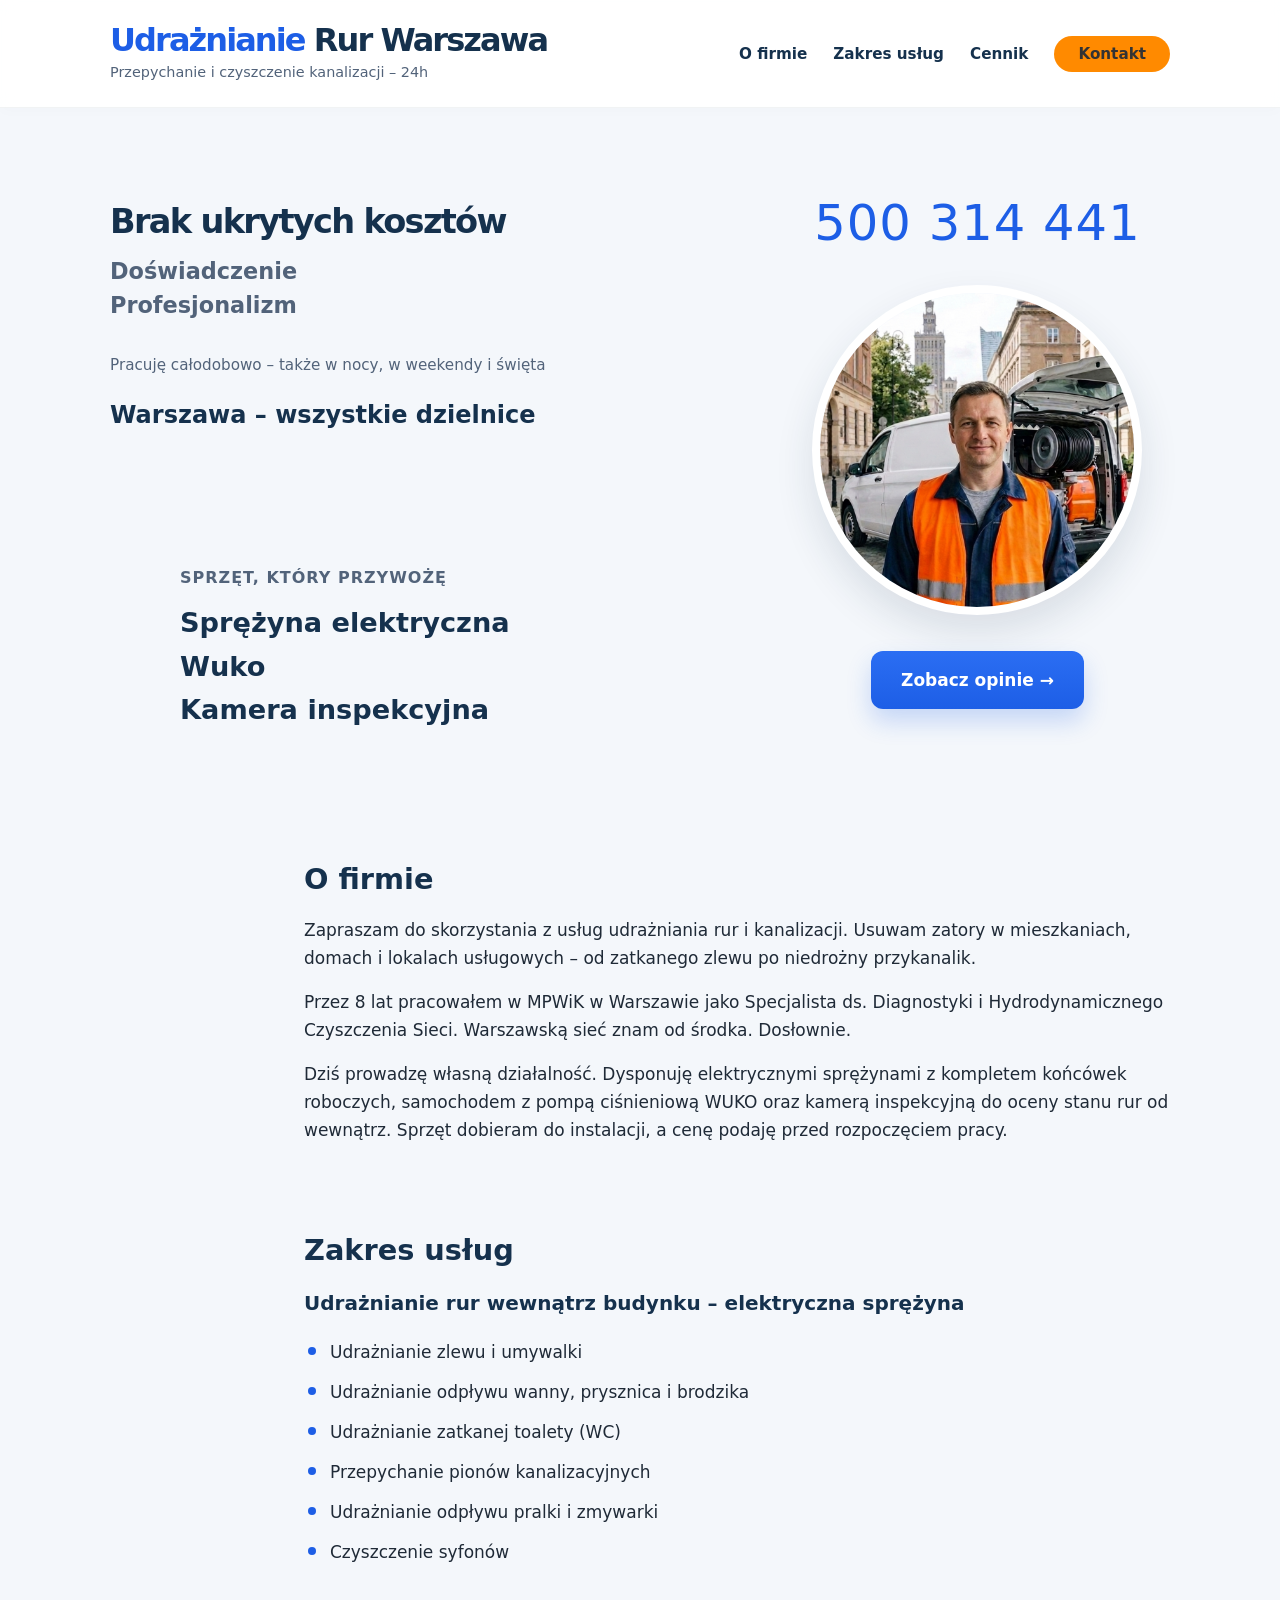
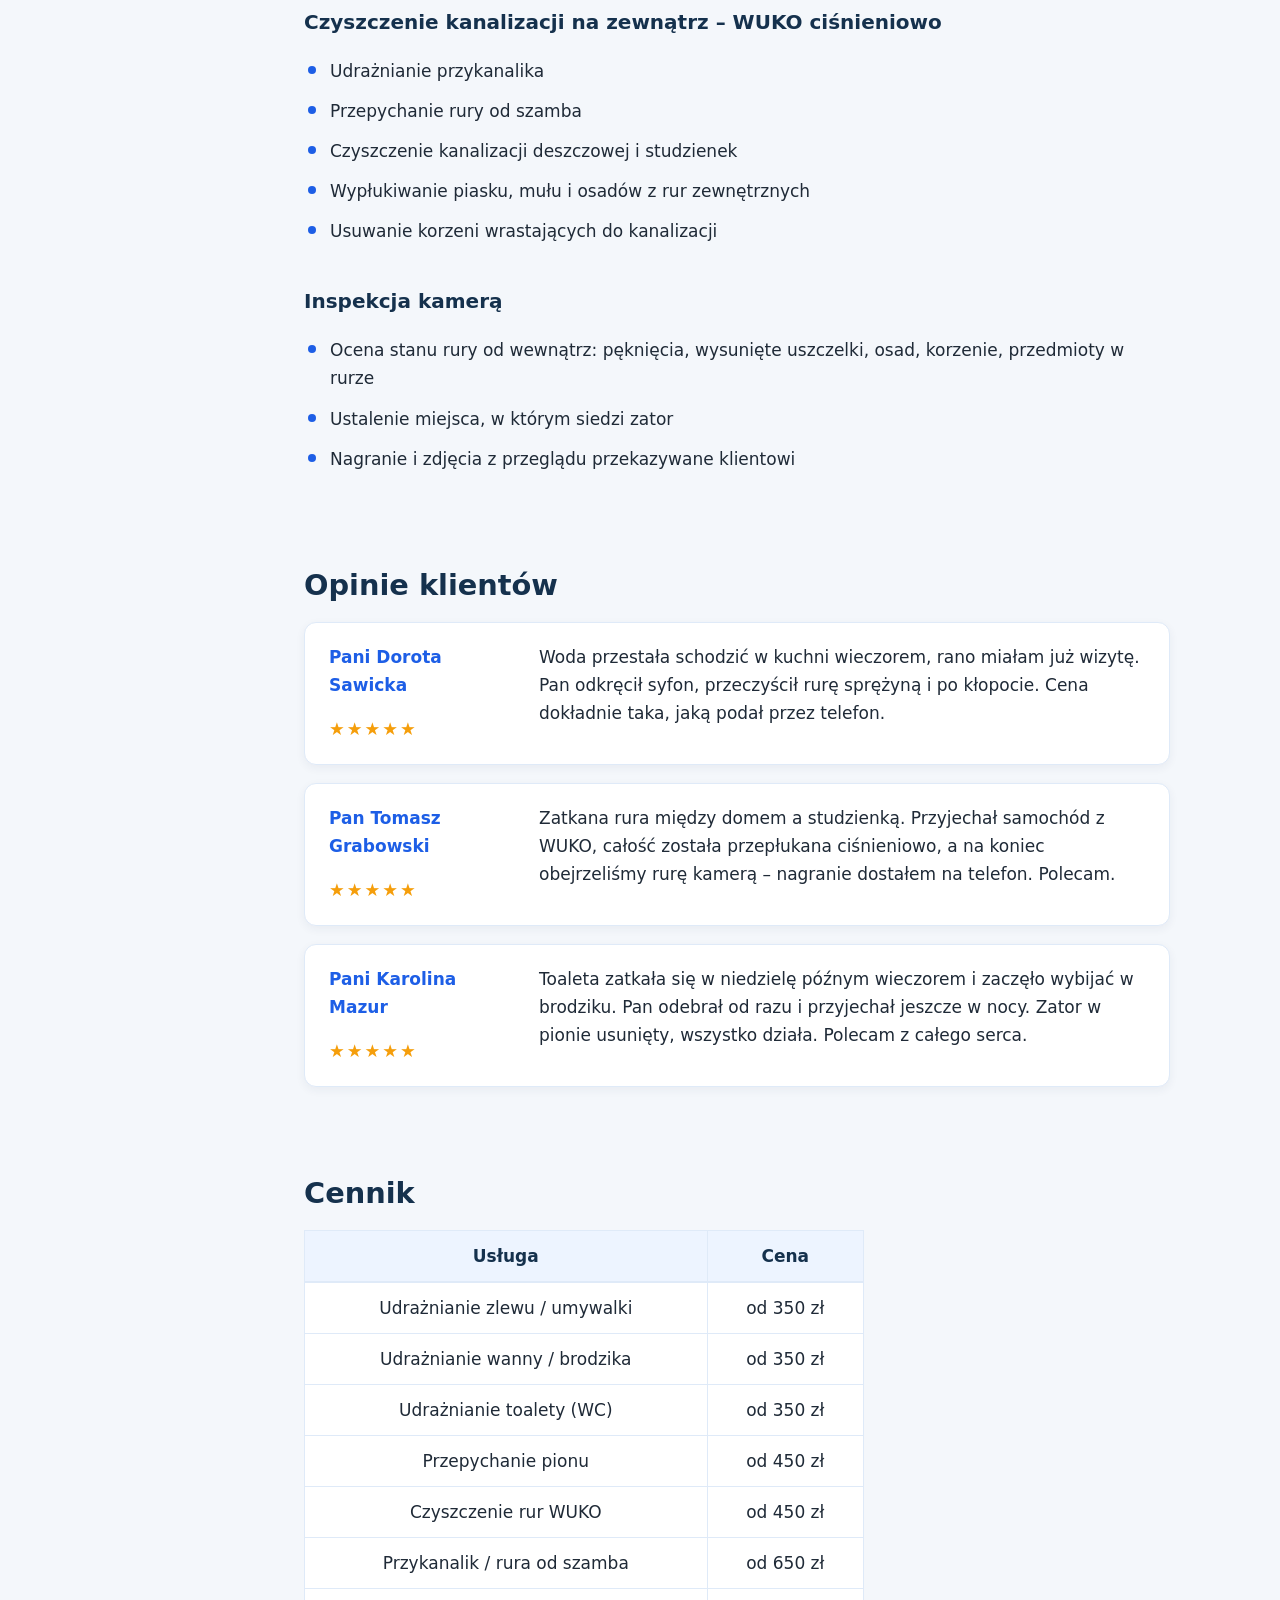
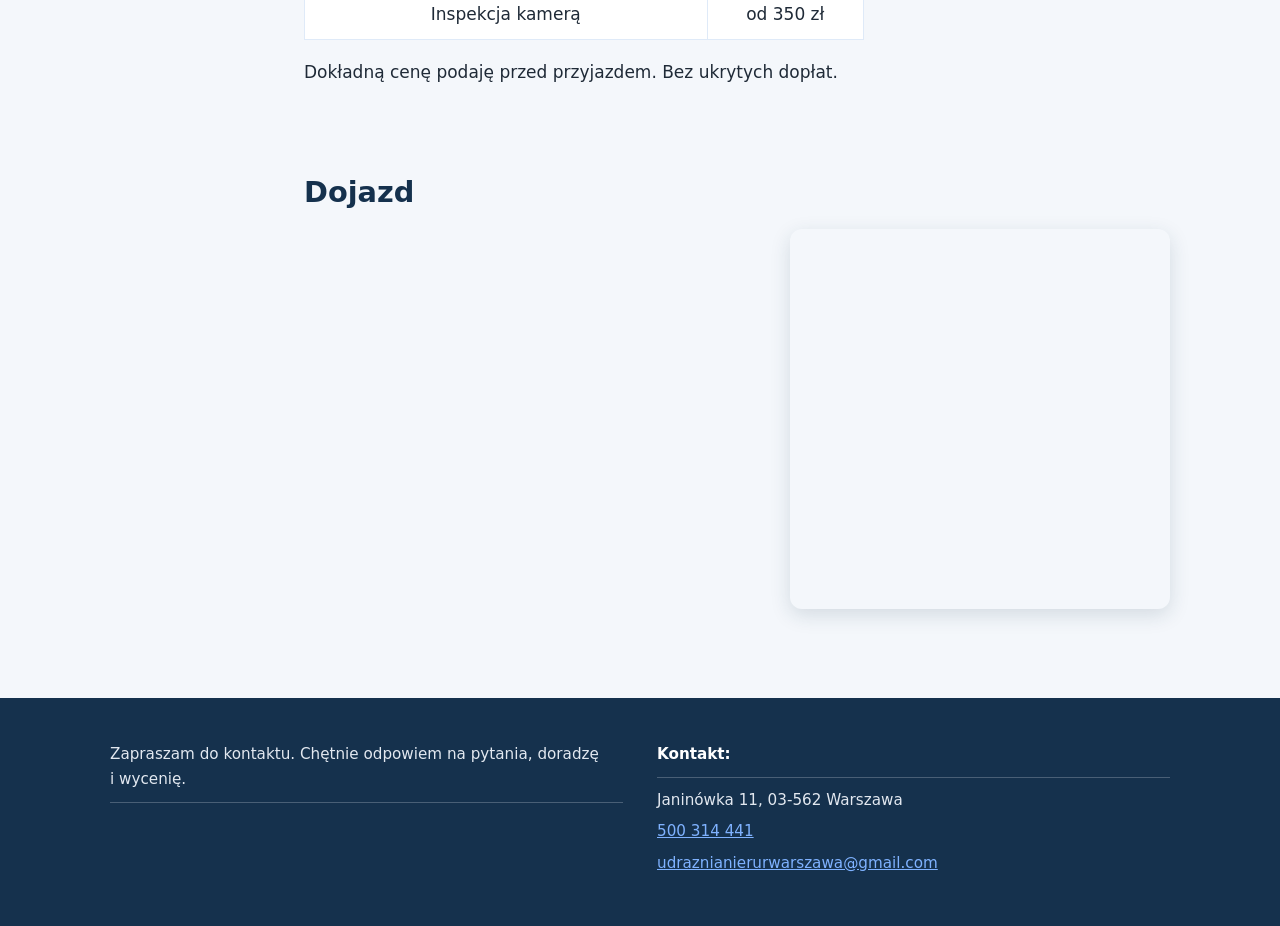
==== index.html @ 2e06e299 "head: og:url i og:image (zdjecie hero azdj.png, adres punycode domeny)" ====
<!doctype html>
<html lang="pl">
<head>
  <meta charset="utf-8">
  <meta name="viewport" content="width=device-width, initial-scale=1">
  <meta name="robots" content="noindex, nofollow">

  <link rel="stylesheet" href="css/style.css">

  <meta name="description" content="Udrażnianie rur Warszawa. Przepychanie i czyszczenie kanalizacji elektryczną sprężyną i WUKO, całodobowo. Dojazd w ciągu godziny, wycena przed pracą.">
  <meta property="og:description" content="Udrażnianie rur Warszawa. Przepychanie i czyszczenie kanalizacji elektryczną sprężyną i WUKO, całodobowo. Dojazd w ciągu godziny, wycena przed pracą.">
  <meta property="og:title" content="Udrażnianie Rur Warszawa – Przepychanie Kanalizacji 24h">
  <meta property="og:type" content="website">
  <meta property="og:locale" content="pl_PL">
  <meta property="og:url" content="https://xn--udranianierurwarszawa-sse.pl/">
  <meta property="og:image" content="https://xn--udranianierurwarszawa-sse.pl/img/azdj.png">

  <title>Udrażnianie Rur Warszawa – Przepychanie Kanalizacji 24h</title>

  <script type="application/ld+json">
  {
    "@context": "https://schema.org",
    "@type": "CreativeWorkSeries",
    "name": "Udrażnianie Rur Warszawa",
    "description": "Udrażnianie rur i przepychanie kanalizacji w Warszawie. Elektryczna sprężyna wewnątrz budynków, WUKO ciśnieniowo na zewnątrz, inspekcja kamerą z nagraniem. Całodobowo, dojazd w ciągu godziny, wycena przed pracą.",
    "aggregateRating": {
      "@type": "AggregateRating",
      "ratingValue": "5.0",
      "bestRating": "5",
      "ratingCount": "525"
    }
  }
  </script>
</head>
<body>

<header class="site-header">
  <div class="centered-section header-content">
    <div class="header-bar">
      <hgroup>
        <h1 class="site-logo"><span class="logo-accent">Udrażnianie</span> Rur Warszawa</h1>
        <p>Przepychanie i czyszczenie kanalizacji – 24h</p>
      </hgroup>
      <nav class="main-menu">
        <ul>
          <li><a href="#o-firmie">O firmie</a></li>
          <li><a href="#zakres-uslug">Zakres usług</a></li>
          <li><a href="#cennik">Cennik</a></li>
          <li><a href="#dojazd" class="menu-cta">Kontakt</a></li>
        </ul>
      </nav>
    </div>
  </div>
</header>

<main>
  <div class="centered-section">
    <section class="section-vspace section-grid hero-grid" aria-label="Prezentacja">
      <div class="hero-text">
        <ul role="presentation" class="presentation-list">
          <li>Brak ukrytych kosztów</li>
          <li>Doświadczenie</li>
          <li>Profesjonalizm</li>
        </ul>

        <div class="presentation-phone">
          <small>Pracuję całodobowo – także w nocy, w weekendy i święta</small>
        </div>

        <p class="hero-area">Warszawa – wszystkie dzielnice</p>
      </div>
      <div class="hero-image-col">
        <div class="hero-contact">
          <p class="phone-big"><a href="tel:+48500314441">500 314 441</a></p>
        </div>
        <img class="hero-photo" src="img/azdj.png" width="440" height="268" loading="lazy"
             alt="Udrażnianie rur Warszawa – przedstawiciel firmy">
        <div class="hero-cta-wrap">
          <a href="#opinie" class="button">Zobacz opinie &rarr;</a>
        </div>
      </div>
    </section>
  </div>

  <div class="centered-section">
    <section class="section-vspace equip-grid" aria-label="Sprzęt, który przywożę">
      <div class="equip-box equip-box--full">
        <p class="equip-title">Sprzęt, który przywożę</p>
        <ul class="equip-list">
          <li>Sprężyna elektryczna</li>
          <li>Wuko</li>
          <li>Kamera inspekcyjna</li>
        </ul>
      </div>
    </section>
  </div>

  <div class="centered-section">
    <section id="o-firmie" class="section-vspace section-grid" aria-label="O firmie">
      <div class="section-label">
      </div>
      <div class="section-body">
        <h2 class="section-body-title">O firmie</h2>
        <p>
          Zapraszam do skorzystania z usług udrażniania rur i kanalizacji. Usuwam zatory w mieszkaniach, domach
          i lokalach usługowych – od zatkanego zlewu po niedrożny przykanalik.
        </p>
        <p>
          Przez 8 lat pracowałem w MPWiK w Warszawie jako Specjalista ds. Diagnostyki i Hydrodynamicznego
          Czyszczenia Sieci. Warszawską sieć znam od środka. Dosłownie.
        </p>
        <p>
          Dziś prowadzę własną działalność. Dysponuję elektrycznymi sprężynami z kompletem końcówek roboczych,
          samochodem z pompą ciśnieniową WUKO oraz kamerą inspekcyjną do oceny stanu rur od wewnątrz.
          Sprzęt dobieram do instalacji, a cenę podaję przed rozpoczęciem pracy.
        </p>
      </div>
    </section>
  </div>

  <div class="centered-section">
    <section id="zakres-uslug" class="section-vspace section-grid" aria-label="Zakres usług">
      <div class="section-label">
      </div>
      <div class="section-body">
        <h2 class="section-body-title">Zakres usług</h2>
        <section class="subsection" aria-labelledby="uslugi-wewnatrz">
          <h3 id="uslugi-wewnatrz">Udrażnianie rur wewnątrz budynku – elektryczna sprężyna</h3>
          <ul>
            <li>Udrażnianie zlewu i umywalki</li>
            <li>Udrażnianie odpływu wanny, prysznica i brodzika</li>
            <li>Udrażnianie zatkanej toalety (WC)</li>
            <li>Przepychanie pionów kanalizacyjnych</li>
            <li>Udrażnianie odpływu pralki i zmywarki</li>
            <li>Czyszczenie syfonów</li>
          </ul>
        </section>

        <section class="subsection" aria-labelledby="uslugi-zewnatrz">
          <h3 id="uslugi-zewnatrz">Czyszczenie kanalizacji na zewnątrz – WUKO ciśnieniowo</h3>
          <ul>
            <li>Udrażnianie przykanalika</li>
            <li>Przepychanie rury od szamba</li>
            <li>Czyszczenie kanalizacji deszczowej i studzienek</li>
            <li>Wypłukiwanie piasku, mułu i osadów z rur zewnętrznych</li>
            <li>Usuwanie korzeni wrastających do kanalizacji</li>
          </ul>
        </section>

        <section class="subsection" aria-labelledby="uslugi-kamera">
          <h3 id="uslugi-kamera">Inspekcja kamerą</h3>
          <ul>
            <li>Ocena stanu rury od wewnątrz: pęknięcia, wysunięte uszczelki, osad, korzenie, przedmioty w rurze</li>
            <li>Ustalenie miejsca, w którym siedzi zator</li>
            <li>Nagranie i zdjęcia z przeglądu przekazywane klientowi</li>
          </ul>
        </section>
      </div>
    </section>
  </div>

  <div class="centered-section">
    <section id="opinie" class="section-vspace section-grid" aria-label="Opinie klientów">
      <div class="section-label">
      </div>
      <div class="section-body">
        <h2 class="section-body-title">Opinie klientów</h2>
        <div class="review-card">
          <div class="review-card__user">
            <p class="review-card__name">Pani Dorota Sawicka</p>
            <p class="review-card__stars" aria-label="Ocena 5 na 5">★★★★★</p>
          </div>
          <div class="review-card__description">
            <p>
              Woda przestała schodzić w kuchni wieczorem, rano miałam już wizytę. Pan odkręcił syfon, przeczyścił
              rurę sprężyną i po kłopocie. Cena dokładnie taka, jaką podał przez telefon.
            </p>
          </div>
        </div>
        <div class="review-card">
          <div class="review-card__user">
            <p class="review-card__name">Pan Tomasz Grabowski</p>
            <p class="review-card__stars" aria-label="Ocena 5 na 5">★★★★★</p>
          </div>
          <div class="review-card__description">
            <p>
              Zatkana rura między domem a studzienką. Przyjechał samochód z WUKO, całość została przepłukana
              ciśnieniowo, a na koniec obejrzeliśmy rurę kamerą – nagranie dostałem na telefon. Polecam.
            </p>
          </div>
        </div>
        <div class="review-card">
          <div class="review-card__user">
            <p class="review-card__name">Pani Karolina Mazur</p>
            <p class="review-card__stars" aria-label="Ocena 5 na 5">★★★★★</p>
          </div>
          <div class="review-card__description">
            <p>
              Toaleta zatkała się w niedzielę późnym wieczorem i zaczęło wybijać w brodziku. Pan odebrał od razu
              i przyjechał jeszcze w nocy. Zator w pionie usunięty, wszystko działa. Polecam z całego serca.
            </p>
          </div>
        </div>
      </div>
    </section>
  </div>

  <div class="centered-section">
    <section class="section-vspace section-grid" aria-label="Cennik">
      <div class="section-label">
      </div>
      <div class="section-body">
        <h2 class="section-body-title">Cennik</h2>
        <table class="price-table">
          <caption class="sr-only">Cennik usług udrażniania</caption>
          <thead>
          <tr>
            <th scope="col">Usługa</th>
            <th scope="col">Cena</th>
          </tr>
          </thead>
          <tbody>
          <tr>
            <td>Udrażnianie zlewu / umywalki</td>
            <td>od 350 zł</td>
          </tr>
          <tr>
            <td>Udrażnianie wanny / brodzika</td>
            <td>od 350 zł</td>
          </tr>
          <tr>
            <td>Udrażnianie toalety (WC)</td>
            <td>od 350 zł</td>
          </tr>
          <tr>
            <td>Przepychanie pionu</td>
            <td>od 450 zł</td>
          </tr>
          <tr>
            <td>Czyszczenie rur WUKO</td>
            <td>od 450 zł</td>
          </tr>
          <tr>
            <td>Przykanalik / rura od szamba</td>
            <td>od 650 zł</td>
          </tr>
          <tr>
            <td>Inspekcja kamerą</td>
            <td>od 350 zł</td>
          </tr>
          </tbody>
        </table>
        <p class="price-note">
          Dokładną cenę podaję przed przyjazdem. Bez ukrytych dopłat.
        </p>
      </div>
    </section>
  </div>

  <div class="centered-section">
    <section class="section-vspace section-grid" aria-label="Dojazd">
      <div class="section-label">
      </div>
      <div class="section-body">
        <h2 class="section-body-title">Dojazd</h2>
        <div class="right">
          <iframe src="https://www.google.com/maps/embed?pb=!1m14!1m8!1m3!1d156000!2d21.0122!3d52.2297!3m2!1i1024!2i768!4f13.1!3m3!1m2!1s0x471ecc669a869f01%3A0x72f0be2a88ead3fc!2sWarszawa!5e0!3m2!1spl!2spl!4v1601051281498!5m2!1spl!2spl" width="380" height="380" frameborder="0" style="border:0;" allowfullscreen="" aria-hidden="false" tabindex="0"></iframe>
        </div>
      </div>
    </section>
  </div>
</main>

<footer class="site-footer">
  <div class="centered-section footer-content">
    <div>
      <p>Zapraszam do kontaktu. Chętnie odpowiem na pytania, doradzę i&nbsp;wycenię.</p>
      <hr class="footer-separator">
    </div>
    <div>
      <address>
        <span class="footer-address-title">Kontakt:</span>
        <hr role="presentation" class="footer-separator">
        <p class="footer-line">Janinówka 11, 03-562 Warszawa</p>
        <p class="footer-line"><a href="tel:+48500314441">500 314 441</a></p>
        <p class="footer-line"><a href="mailto:udraznianierurwarszawa@gmail.com">udraznianierurwarszawa@gmail.com</a></p>
      </address>
    </div>
  </div>
</footer>

</body>
</html>
---- css/style.css ----
:root {
  --dark: #15314d;
  --dark-2: #102942;
  --accent: #1d5ee6;
  --accent-soft: #edf4ff;
  --bg: #f4f7fb;
  --text: #1f2a37;
  --muted: #52637a;
  --border: #dfeaf8;
  --white: #ffffff;
  --shadow-soft: 0 18px 40px rgba(21, 49, 77, 0.08);
}

* {
  margin: 0;
  padding: 0;
  box-sizing: border-box;
}

html {
  scroll-behavior: smooth;
  overflow-x: hidden;
}

body {
  overflow-x: hidden;
  font-family: "Segoe UI", system-ui, -apple-system, Arial, sans-serif;
  font-size: 17px;
  line-height: 1.65;
  color: var(--text);
  background: var(--bg);
}

img {
  max-width: 100%;
  height: auto;
  display: block;
}

a {
  color: var(--accent);
}

.centered-section {
  max-width: 1100px;
  margin: 0 auto;
  padding: 0 20px;
}

.section-vspace {
  margin: 89px 0;
}

.sr-only {
  position: absolute;
  width: 1px;
  height: 1px;
  overflow: hidden;
  clip: rect(0 0 0 0);
  white-space: nowrap;
}

.site-header {
  background: rgba(255, 255, 255, 0.92);
  backdrop-filter: blur(8px);
  color: var(--dark);
  padding: 22px 0;
  border-bottom: 1px solid rgba(21, 49, 77, 0.06);
  box-shadow: 0 2px 14px rgba(21, 49, 77, 0.02);
}

.header-bar {
  display: flex;
  align-items: center;
  justify-content: space-between;
  gap: 24px;
  flex-wrap: wrap;
}

.site-logo {
  font-size: 2rem;
  line-height: 1.15;
  font-weight: 800;
  letter-spacing: -0.06em;
}

.logo-accent {
  color: var(--accent);
}

.site-header hgroup p {
  font-size: 0.9rem;
  color: var(--muted);
  margin-top: 2px;
}

.main-menu ul {
  list-style: none;
  display: flex;
  gap: 26px;
  flex-wrap: wrap;
}

.main-menu a {
  color: var(--dark);
  text-decoration: none;
  font-weight: 600;
  font-size: 0.95rem;
}

.main-menu a:hover {
  color: var(--accent);
}

.main-menu a.menu-cta {
  background: #ff8a00;
  color: #333333;
  font-weight: 700;
  padding: 9px 24px;
  border-radius: 999px;
}

.main-menu a.menu-cta:hover {
  background: #f07d00;
  color: #333333;
}

.section-grid {
  display: grid;
  grid-template-columns: 150px 1fr;
  gap: 44px;
  align-items: start;
}

.hero-grid {
  grid-template-columns: 1.618fr 1fr;
  align-items: center;
  gap: 52px;
}

.hero-image-col {
  display: flex;
  flex-direction: column;
  align-items: center;
}

.hero-text {
  align-self: start;
  max-width: 640px;
}

.accented-header {
  font-size: 1.8rem;
  line-height: 1.25;
  color: var(--dark);
  padding-top: 14px;
  position: relative;
}

.accented-header::before {
  content: "";
  position: absolute;
  top: 0;
  left: 0;
  width: 44px;
  height: 4px;
  background: var(--accent);
  border-radius: 2px;
}

.presentation-list {
  list-style: none;
}

.presentation-list li {
  font-size: 1.4rem;
  font-weight: 600;
  color: var(--muted);
  line-height: 1.5;
}

.presentation-list li:first-child {
  font-size: 2.1rem;
  font-weight: 800;
  color: var(--dark);
  margin-bottom: 8px;
  letter-spacing: -0.05em;
}

.presentation-phone {
  margin: 28px 0 18px;
}

.phone-big {
  font-size: 3.1rem;
  font-weight: 500;
  color: var(--dark);
  letter-spacing: 0.02em;
  line-height: 1.05;
}

.phone-big a {
  color: var(--accent);
  text-decoration: none;
}

.phone-big a:hover {
  text-decoration: underline;
}

.presentation-phone small {
  color: var(--muted);
  font-size: 0.95rem;
}

.hero-area {
  font-size: 1.5rem;
  font-weight: 700;
  color: var(--dark);
  margin-bottom: 24px;
}

.button {
  display: inline-block;
  background: linear-gradient(180deg, #2b6ef3 0%, #1d5ee6 100%);
  color: var(--white);
  text-decoration: none;
  font-weight: 700;
  padding: 15px 30px;
  border-radius: 12px;
  box-shadow: 0 12px 24px rgba(29, 94, 230, 0.22);
  transition: transform 0.2s ease, box-shadow 0.2s ease;
}

.button:hover {
  transform: translateY(-1px);
  box-shadow: 0 16px 28px rgba(29, 94, 230, 0.28);
}

.button:hover {
  background: #1d4ed8;
}

.hero-contact {
  text-align: center;
  margin-bottom: 36px;
}

.hero-cta-wrap {
  margin-top: 36px;
  margin-bottom: 18px;
}

.hero-hours {
  color: var(--muted);
  font-size: 0.95rem;
}

.hero-photo {
  display: block;
  width: min(100%, 330px);
  aspect-ratio: 1;
  border-radius: 50%;
  object-fit: cover;
  object-position: center 18%;
  border: 8px solid #ffffff;
  box-shadow: 0 18px 38px rgba(21, 49, 77, 0.12);
  margin: 0 auto;
  background: #f3f7ff;
}

.equip-grid {
  display: grid;
  grid-template-columns: 1fr 1fr;
  align-items: center;
  gap: 44px;
  margin-top: -210px;
  transform: translate(70px, -41px);
}

.equip-title {
  font-size: 1rem;
  font-weight: 600;
  color: var(--muted);
  text-transform: uppercase;
  letter-spacing: 1px;
  margin-bottom: 10px;
}

.equip-list {
  list-style: none;
}

.equip-list li {
  font-size: 1.7rem;
  font-weight: 700;
  color: var(--dark);
  line-height: 1.6;
}

.round-photo {
  width: 112px;
  height: 112px;
  margin: 0 auto;
  border-radius: 50%;
  overflow: hidden;
  box-shadow: 0 10px 30px rgba(26, 58, 82, 0.25);
  border: 6px solid var(--white);
}

.round-photo img {
  width: 100%;
  height: 100%;
  object-fit: cover;
  object-position: center 18%;
  transform: scale(1.06);
  background: #dfe9f5;
}

.section-body p + p {
  margin-top: 16px;
}

.subsection + .subsection {
  margin-top: 34px;
}

.section-body-title {
  display: block;
  font-size: 1.8rem;
  line-height: 1.25;
  color: var(--dark);
  margin-bottom: 18px;
  font-weight: 700;
}

.subsection h3 {
  font-size: 1.25rem;
  color: var(--dark);
  margin-bottom: 12px;
}

.subsection ul {
  list-style: none;
}

.subsection li {
  padding: 6px 0 6px 26px;
  position: relative;
}

.subsection li::before {
  content: "";
  position: absolute;
  left: 4px;
  top: 15px;
  width: 8px;
  height: 8px;
  border-radius: 50%;
  background: var(--accent);
}

.review-card {
  display: grid;
  grid-template-columns: 190px 1fr;
  gap: 20px;
  background: var(--white);
  border: 1px solid var(--border);
  border-radius: 12px;
  padding: 20px 24px;
  box-shadow: 0 3px 10px rgba(26, 58, 82, 0.06);
}

.review-card + .review-card {
  margin-top: 18px;
}

.review-card__name {
  font-weight: 700;
  color: var(--accent);
}

.review-card__stars {
  color: #f59e0b;
  font-size: 1.1rem;
  letter-spacing: 2px;
}

.price-table {
  width: 100%;
  max-width: 560px;
  border-collapse: collapse;
  background: var(--white);
}

.price-table th,
.price-table td {
  border: 1px solid var(--border);
  padding: 11px 16px;
  text-align: center;
}

.price-table thead th {
  background: var(--accent-soft);
  color: var(--dark);
}

.price-note {
  margin-top: 18px;
  max-width: 560px;
}

#faq details {
  background: var(--white);
  border: 1px solid var(--border);
  border-radius: 10px;
  padding: 0;
  overflow: hidden;
}

#faq details + details {
  margin-top: 12px;
}

#faq summary {
  cursor: pointer;
  font-weight: 700;
  color: var(--dark);
  padding: 15px 18px;
  list-style-position: inside;
}

#faq summary:hover {
  background: var(--accent-soft);
}

#faq details p {
  padding: 0 18px 16px;
}

.right {
  width: 100%;
  max-width: 380px;
  margin-left: auto;
}

.right iframe {
  display: block;
  width: 100%;
  height: 380px;
  border: 0;
  border-radius: 12px;
  box-shadow: 0 6px 20px rgba(26, 58, 82, 0.15);
}

.site-footer {
  background: var(--dark);
  color: #e2e8f0;
  padding: 44px 0;
  margin-top: 70px;
}

.footer-content {
  display: grid;
  grid-template-columns: repeat(2, 1fr);
  gap: 34px;
  font-size: 0.95rem;
}

.footer-content a {
  color: #7fb2ff;
}

.footer-address-title {
  font-weight: 700;
  color: var(--white);
}

.footer-separator {
  border: 0;
  border-top: 1px solid rgba(226, 232, 240, 0.25);
  margin: 10px 0;
}

.footer-line {
  margin: 6px 0;
}

address {
  font-style: normal;
}

@media (max-width: 880px) {
  .section-grid {
    grid-template-columns: 1fr;
    gap: 22px;
  }

  .hero-grid {
    grid-template-columns: 1fr;
  }

  .section-vspace {
    margin: 48px 0;
  }

  .presentation-list li {
    font-size: 1.2rem;
  }

  .presentation-list li:first-child {
    font-size: 1.55rem;
  }

  .phone-big {
    font-size: 1.8rem;
  }

  .hero-area {
    font-size: 1.25rem;
  }

  .review-card {
    grid-template-columns: 1fr;
    gap: 8px;
  }

  .footer-content {
    grid-template-columns: 1fr;
    gap: 24px;
  }

  .round-photo {
    width: 88px;
    height: 88px;
  }

  .equip-grid {
    grid-template-columns: 1fr;
    gap: 24px;
    margin-top: 0;
    transform: none;
  }

  .equip-list {
    text-align: center;
  }

  .equip-list li {
    font-size: 1.35rem;
  }
}

@media (max-width: 480px) {
  body {
    font-size: 16px;
  }

  .site-logo {
    font-size: 1.4rem;
  }
}
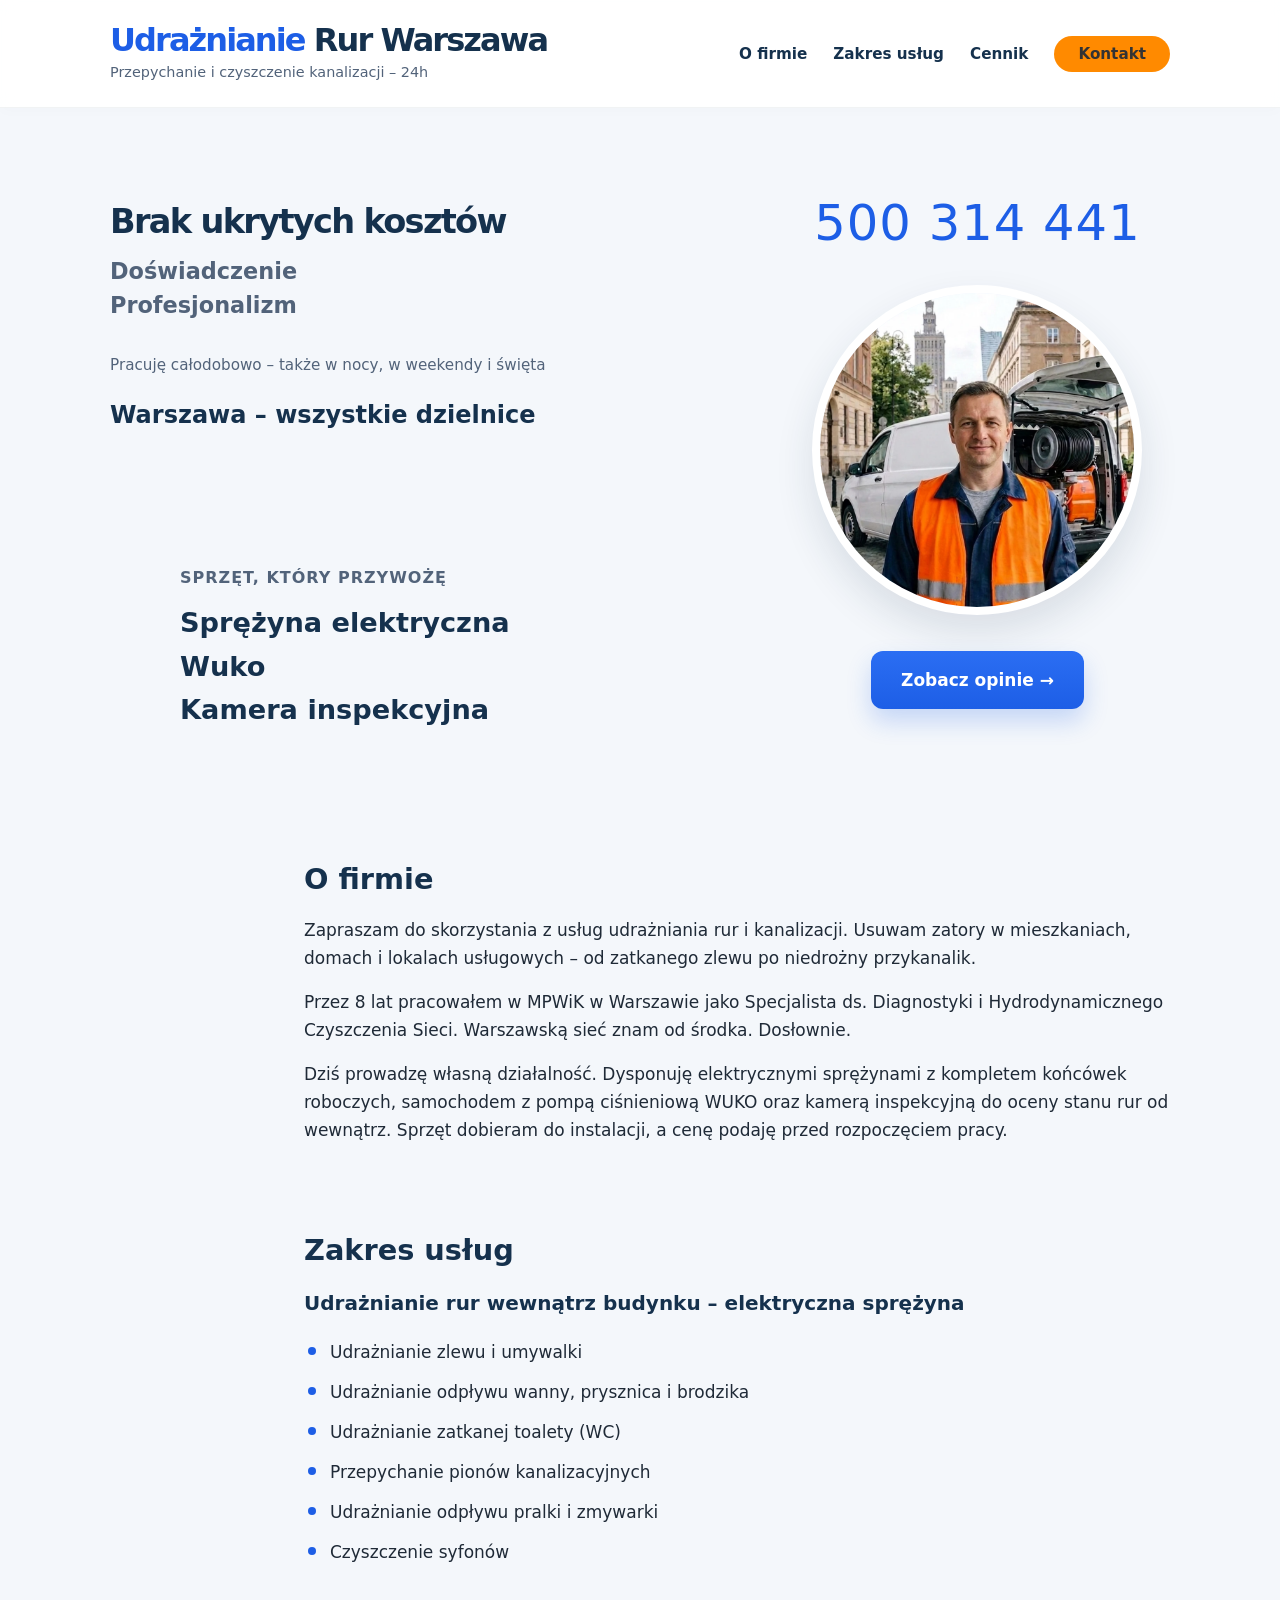
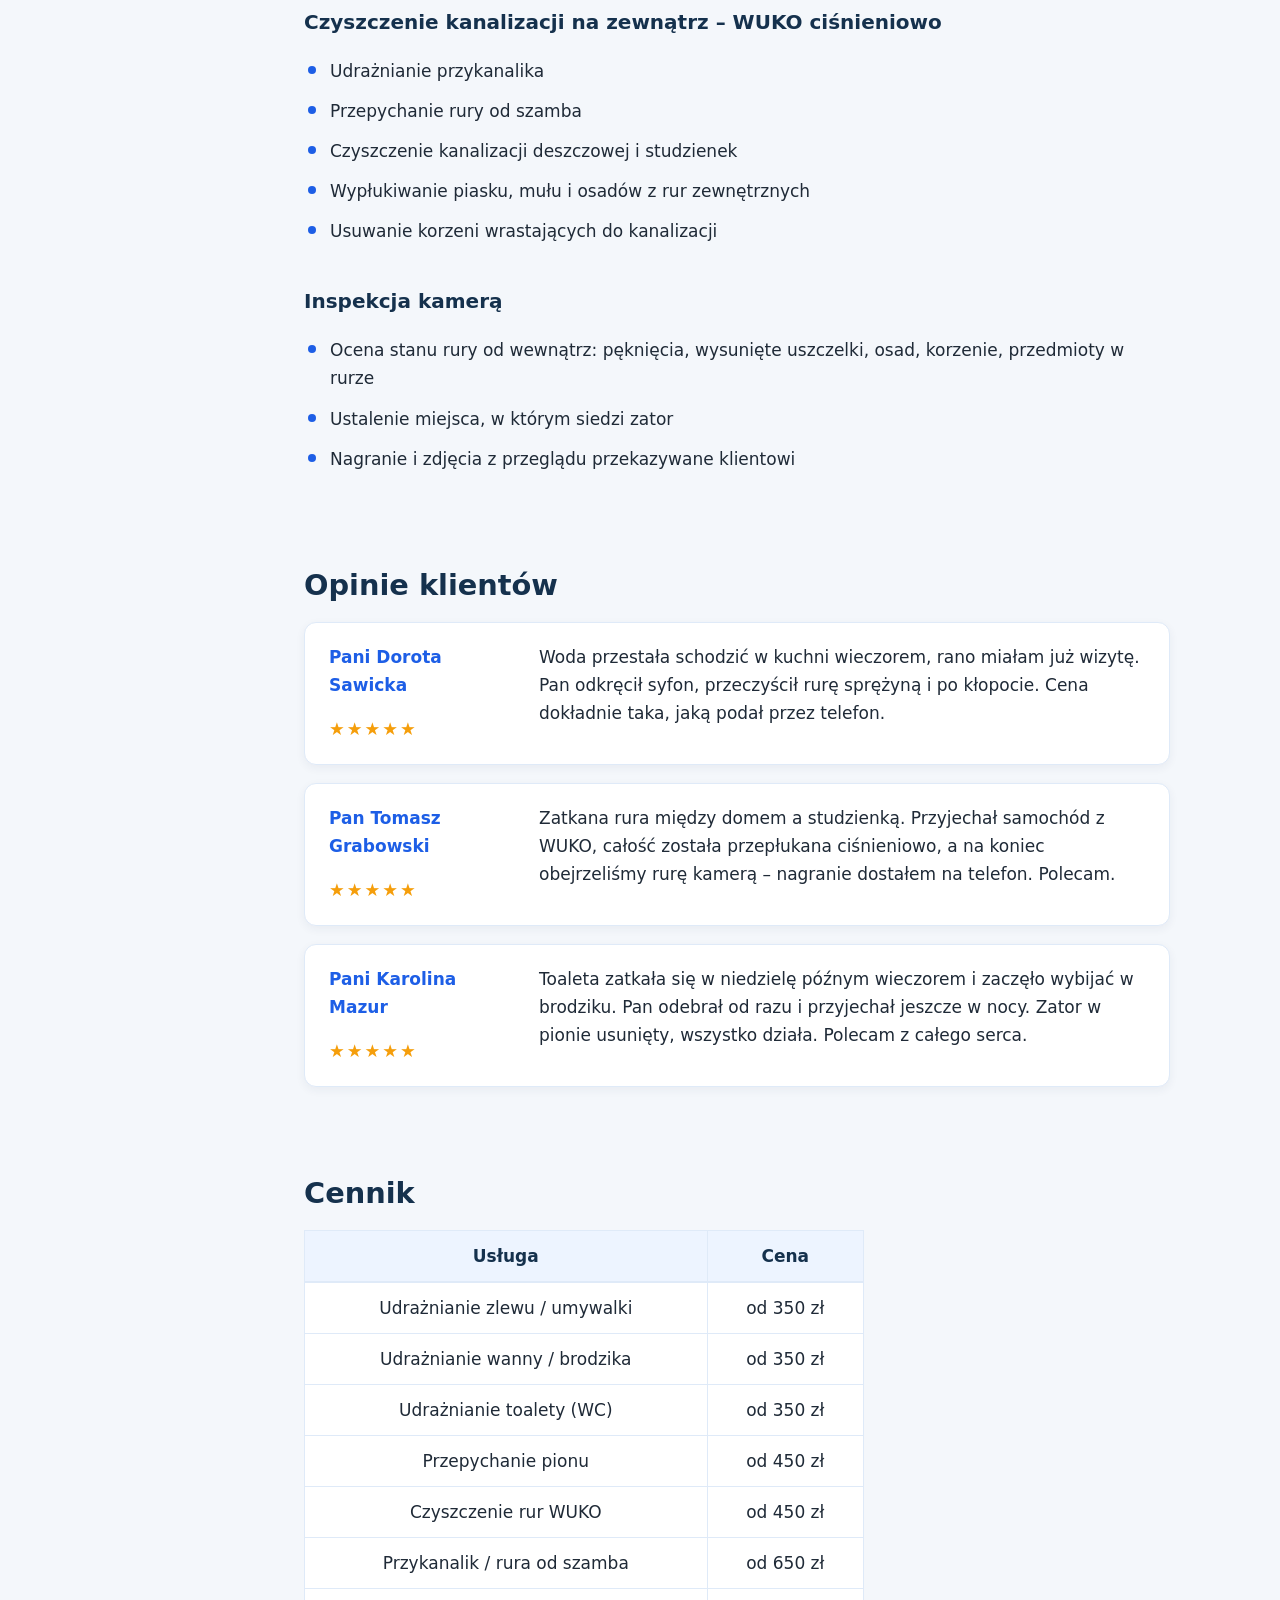
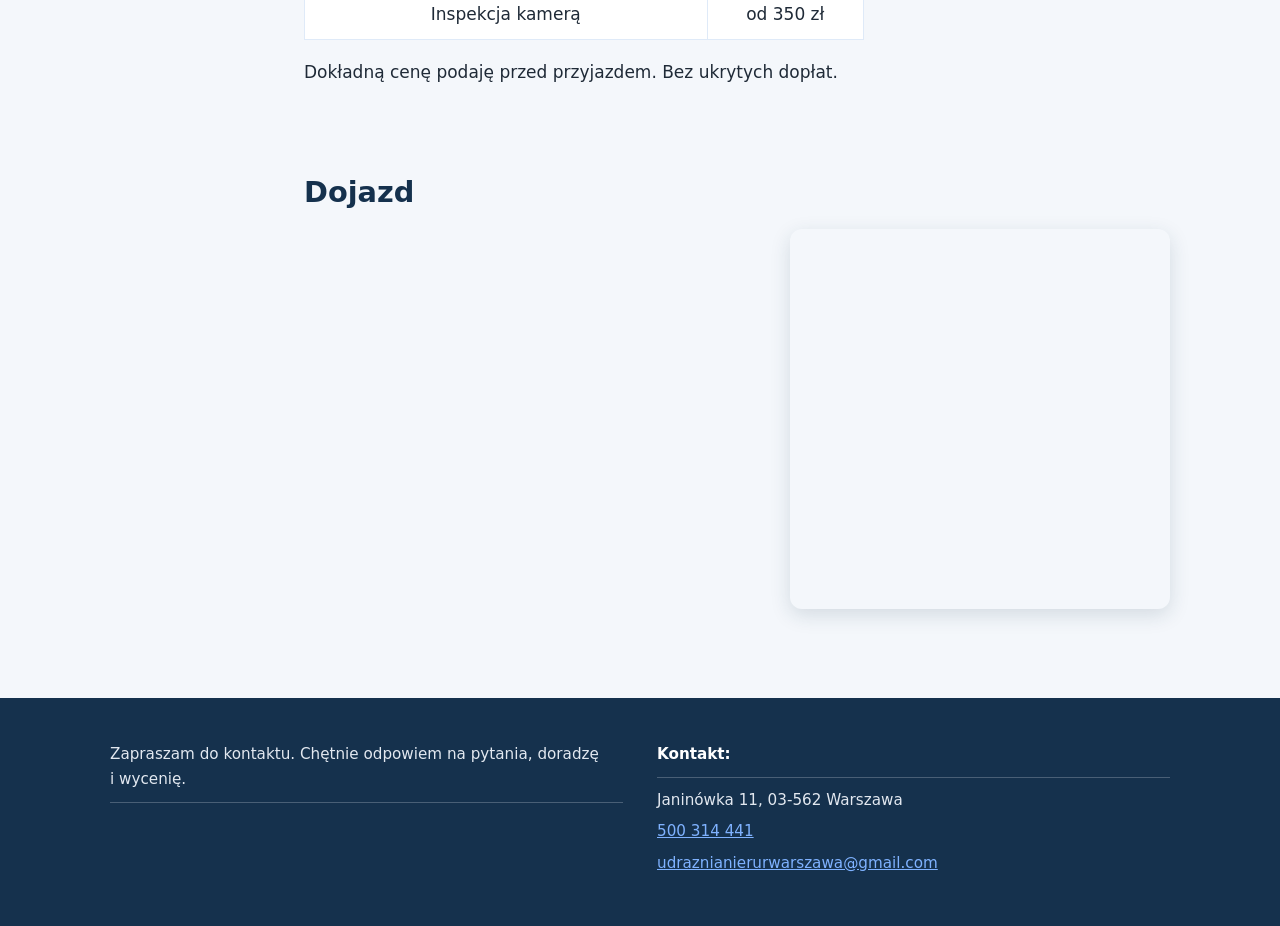
==== commit c3bf7a03: "zdjecie hero: azdj.png (2,5 MB) -> udraznianie-rur-warszawa.webp q90 (180 KB); podmiana w hero i og:" ====
--- a/index.html
+++ b/index.html
@@ -13,7 +13,7 @@
   <meta property="og:type" content="website">
   <meta property="og:locale" content="pl_PL">
   <meta property="og:url" content="https://xn--udranianierurwarszawa-sse.pl/">
-  <meta property="og:image" content="https://xn--udranianierurwarszawa-sse.pl/img/azdj.png">
+  <meta property="og:image" content="https://xn--udranianierurwarszawa-sse.pl/img/udraznianie-rur-warszawa.webp">
 
   <title>Udrażnianie Rur Warszawa – Przepychanie Kanalizacji 24h</title>
 
@@ -73,7 +73,7 @@
         <div class="hero-contact">
           <p class="phone-big"><a href="tel:+48500314441">500 314 441</a></p>
         </div>
-        <img class="hero-photo" src="img/azdj.png" width="440" height="268" loading="lazy"
+        <img class="hero-photo" src="img/udraznianie-rur-warszawa.webp" width="896" height="1200" loading="lazy"
              alt="Udrażnianie rur Warszawa – przedstawiciel firmy">
         <div class="hero-cta-wrap">
           <a href="#opinie" class="button">Zobacz opinie &rarr;</a>
